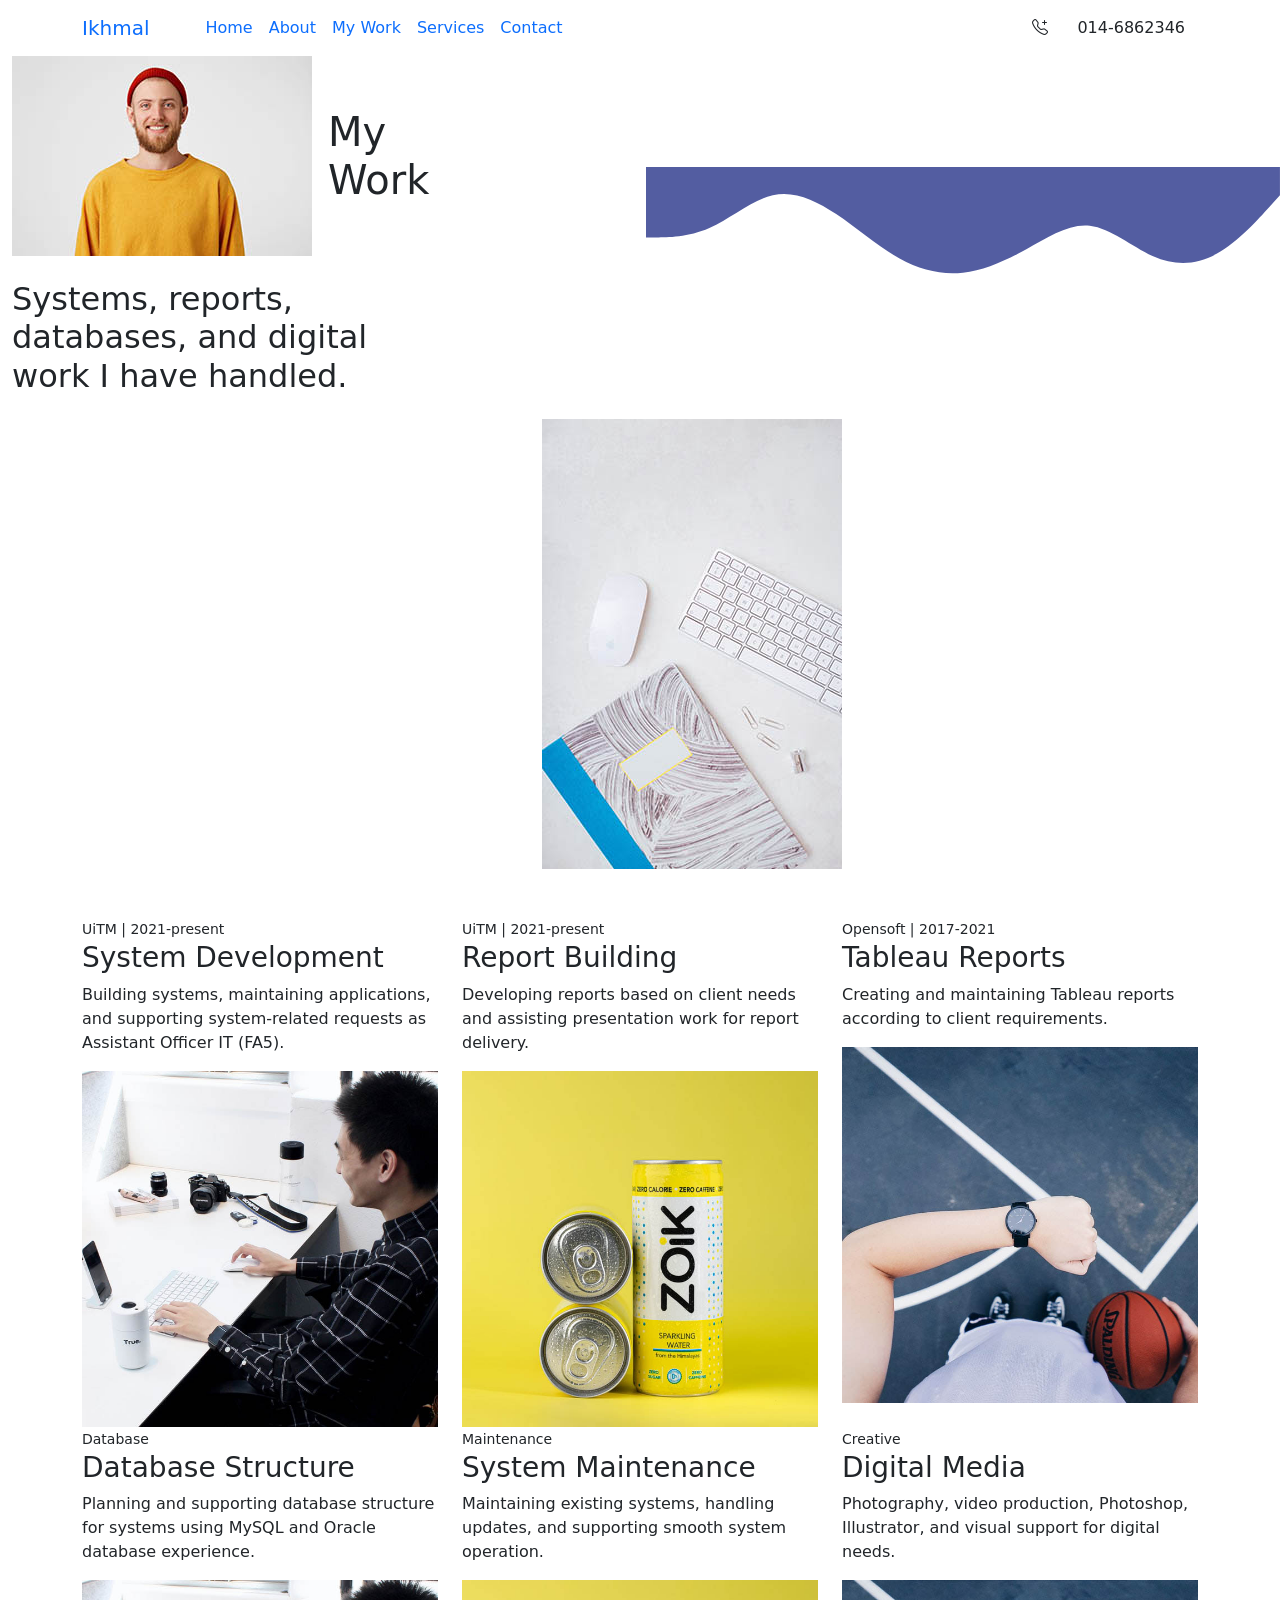
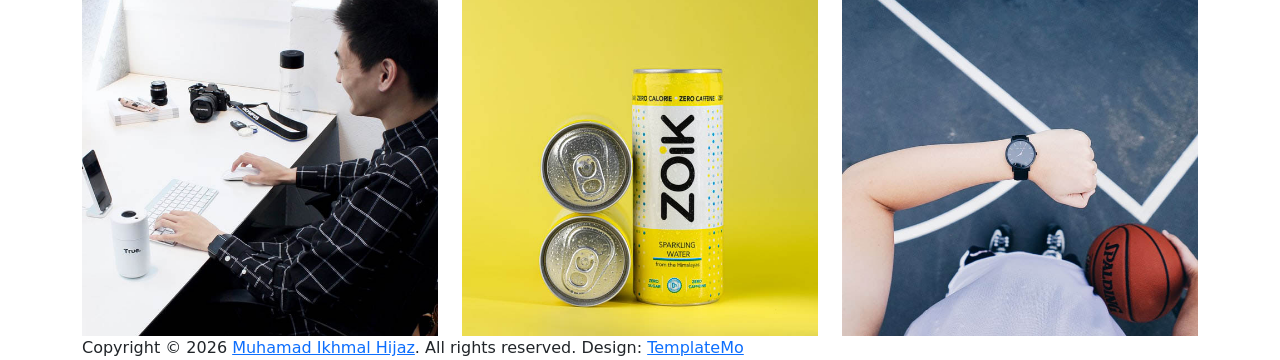
==== my-work.html @ 3410d459 "Add new pages for My Work and Services; enhance click-scroll functionality for better navigation" ====
<!doctype html>
<html lang="en">
    <head>
        <meta charset="utf-8">
        <meta name="viewport" content="width=device-width, initial-scale=1">

        <meta name="description" content="Work showcase of Muhamad Ikhmal Hijaz Bin Zulkefli.">
        <meta name="author" content="Muhamad Ikhmal Hijaz Bin Zulkefli">

        <title>My Work | Muhamad Ikhmal Hijaz</title>

        <link rel="preconnect" href="https://fonts.googleapis.com">
        <link rel="preconnect" href="https://fonts.gstatic.com" crossorigin>
        <link href="https://fonts.googleapis.com/css2?family=DM+Sans:wght@400;500;700&display=swap" rel="stylesheet">

        <link href="css/bootstrap.min.css" rel="stylesheet">
        <link href="css/bootstrap-icons.css" rel="stylesheet">
        <link href="css/magnific-popup.css" rel="stylesheet">
        <link href="css/templatemo-first-portfolio-style.css" rel="stylesheet">
    </head>

    <body>
        <section class="preloader">
            <div class="spinner">
                <span class="spinner-rotate"></span>
            </div>
        </section>

        <nav class="navbar navbar-expand-lg">
            <div class="container">
                <button class="navbar-toggler" type="button" data-bs-toggle="collapse" data-bs-target="#navbarNav" aria-controls="navbarNav" aria-expanded="false" aria-label="Toggle navigation">
                    <span class="navbar-toggler-icon"></span>
                </button>

                <a href="index.html" class="navbar-brand mx-auto mx-lg-0">Ikhmal</a>

                <div class="d-flex align-items-center d-lg-none">
                    <i class="navbar-icon bi-telephone-plus me-3"></i>
                    <a class="custom-btn btn" href="index.html#section_5">014-6862346</a>
                </div>

                <div class="collapse navbar-collapse" id="navbarNav">
                    <ul class="navbar-nav ms-lg-5">
                        <li class="nav-item">
                            <a class="nav-link" href="index.html">Home</a>
                        </li>

                        <li class="nav-item">
                            <a class="nav-link" href="index.html#section_2">About</a>
                        </li>

                        <li class="nav-item">
                            <a class="nav-link" href="my-work.html">My Work</a>
                        </li>

                        <li class="nav-item">
                            <a class="nav-link" href="services.html">Services</a>
                        </li>

                        <li class="nav-item">
                            <a class="nav-link" href="index.html#section_5">Contact</a>
                        </li>
                    </ul>

                    <div class="d-lg-flex align-items-center d-none ms-auto">
                        <i class="navbar-icon bi-telephone-plus me-3"></i>
                        <a class="custom-btn btn" href="index.html#section_5">014-6862346</a>
                    </div>
                </div>
            </div>
        </nav>

        <main>
            <section class="hero d-flex justify-content-center align-items-center">
                <div class="container">
                    <div class="row align-items-center">
                        <div class="col-lg-8 col-12">
                            <div class="hero-text">
                                <div class="hero-title-wrap d-flex align-items-center mb-4">
                                    <img src="images/happy-bearded-young-man.jpg" class="avatar-image avatar-image-large img-fluid" alt="">
                                    <h1 class="hero-title ms-3 mb-0">My Work</h1>
                                </div>

                                <h2 class="mb-4">Systems, reports, databases, and digital work I have handled.</h2>
                            </div>
                        </div>
                    </div>
                </div>

                <svg xmlns="http://www.w3.org/2000/svg" viewBox="0 0 1440 320"><path fill="#535da1" fill-opacity="1" d="M0,160L24,160C48,160,96,160,144,138.7C192,117,240,75,288,64C336,53,384,75,432,106.7C480,139,528,181,576,208C624,235,672,245,720,240C768,235,816,213,864,186.7C912,160,960,128,1008,133.3C1056,139,1104,181,1152,202.7C1200,224,1248,224,1296,197.3C1344,171,1392,117,1416,90.7L1440,64L1440,0L1416,0C1392,0,1344,0,1296,0C1248,0,1200,0,1152,0C1104,0,1056,0,1008,0C960,0,912,0,864,0C816,0,768,0,720,0C672,0,624,0,576,0C528,0,480,0,432,0C384,0,336,0,288,0C240,0,192,0,144,0C96,0,48,0,24,0L0,0Z"></path></svg>
            </section>

            <section class="projects section-padding">
                <div class="container">
                    <div class="row">
                        <div class="col-lg-8 col-md-8 col-12 ms-auto">
                            <div class="section-title-wrap d-flex justify-content-center align-items-center mb-5">
                                <img src="images/white-desk-work-study-aesthetics.jpg" class="avatar-image img-fluid" alt="">
                                <h2 class="text-white ms-4 mb-0">Work Showcase</h2>
                            </div>
                        </div>

                        <div class="clearfix"></div>

                        <div class="col-lg-4 col-md-6 col-12">
                            <div class="projects-thumb">
                                <div class="projects-info">
                                    <small class="projects-tag">UiTM | 2021-present</small>
                                    <h3 class="projects-title">System Development</h3>
                                    <p>Building systems, maintaining applications, and supporting system-related requests as Assistant Officer IT (FA5).</p>
                                </div>
                                <img src="images/projects/true-agency-9Bjog5FZ-oc-unsplash.jpg" class="projects-image img-fluid" alt="">
                            </div>
                        </div>

                        <div class="col-lg-4 col-md-6 col-12">
                            <div class="projects-thumb">
                                <div class="projects-info">
                                    <small class="projects-tag">UiTM | 2021-present</small>
                                    <h3 class="projects-title">Report Building</h3>
                                    <p>Developing reports based on client needs and assisting presentation work for report delivery.</p>
                                </div>
                                <img src="images/projects/nikhil-KO4io-eCAXA-unsplash.jpg" class="projects-image img-fluid" alt="">
                            </div>
                        </div>

                        <div class="col-lg-4 col-md-6 col-12">
                            <div class="projects-thumb">
                                <div class="projects-info">
                                    <small class="projects-tag">Opensoft | 2017-2021</small>
                                    <h3 class="projects-title">Tableau Reports</h3>
                                    <p>Creating and maintaining Tableau reports according to client requirements.</p>
                                </div>
                                <img src="images/projects/the-5th-IQYR7N67dhM-unsplash.jpg" class="projects-image img-fluid" alt="">
                            </div>
                        </div>

                        <div class="col-lg-4 col-md-6 col-12">
                            <div class="projects-thumb">
                                <div class="projects-info">
                                    <small class="projects-tag">Database</small>
                                    <h3 class="projects-title">Database Structure</h3>
                                    <p>Planning and supporting database structure for systems using MySQL and Oracle database experience.</p>
                                </div>
                                <img src="images/projects/true-agency-9Bjog5FZ-oc-unsplash.jpg" class="projects-image img-fluid" alt="">
                            </div>
                        </div>

                        <div class="col-lg-4 col-md-6 col-12">
                            <div class="projects-thumb">
                                <div class="projects-info">
                                    <small class="projects-tag">Maintenance</small>
                                    <h3 class="projects-title">System Maintenance</h3>
                                    <p>Maintaining existing systems, handling updates, and supporting smooth system operation.</p>
                                </div>
                                <img src="images/projects/nikhil-KO4io-eCAXA-unsplash.jpg" class="projects-image img-fluid" alt="">
                            </div>
                        </div>

                        <div class="col-lg-4 col-md-6 col-12">
                            <div class="projects-thumb">
                                <div class="projects-info">
                                    <small class="projects-tag">Creative</small>
                                    <h3 class="projects-title">Digital Media</h3>
                                    <p>Photography, video production, Photoshop, Illustrator, and visual support for digital needs.</p>
                                </div>
                                <img src="images/projects/the-5th-IQYR7N67dhM-unsplash.jpg" class="projects-image img-fluid" alt="">
                            </div>
                        </div>
                    </div>
                </div>
            </section>
        </main>

        <footer class="site-footer">
            <div class="container">
                <div class="row">
                    <div class="col-lg-12 col-12">
                        <div class="copyright-text-wrap">
                            <p class="mb-0">
                                <span class="copyright-text">Copyright © 2026 <a href="#">Muhamad Ikhmal Hijaz</a>. All rights reserved.</span>
                                Design:
                                <a rel="sponsored" href="https://templatemo.com" target="_blank">TemplateMo</a>
                            </p>
                        </div>
                    </div>
                </div>
            </div>
        </footer>

        <script src="js/jquery.min.js"></script>
        <script src="js/bootstrap.min.js"></script>
        <script src="js/jquery.sticky.js"></script>
        <script src="js/click-scroll.js"></script>
        <script src="js/jquery.magnific-popup.min.js"></script>
        <script src="js/magnific-popup-options.js"></script>
        <script src="js/custom.js"></script>
    </body>
</html>
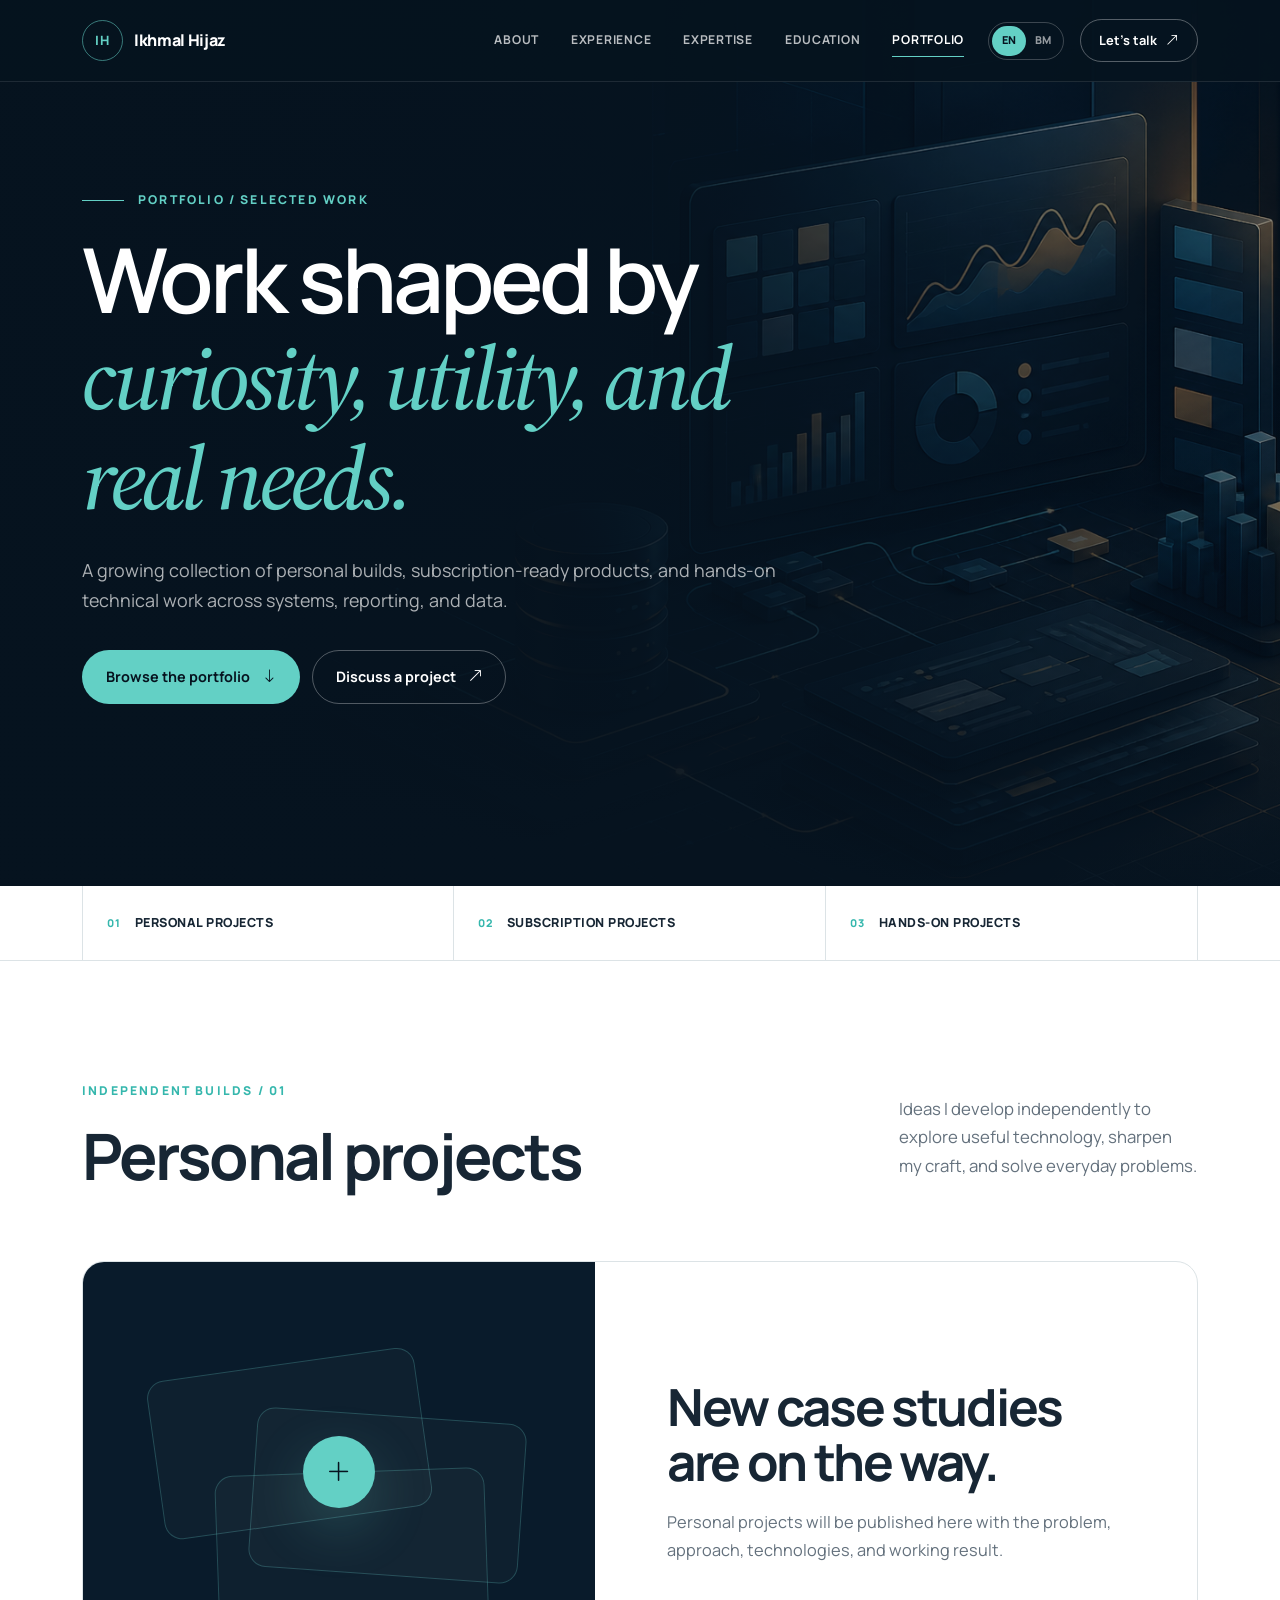
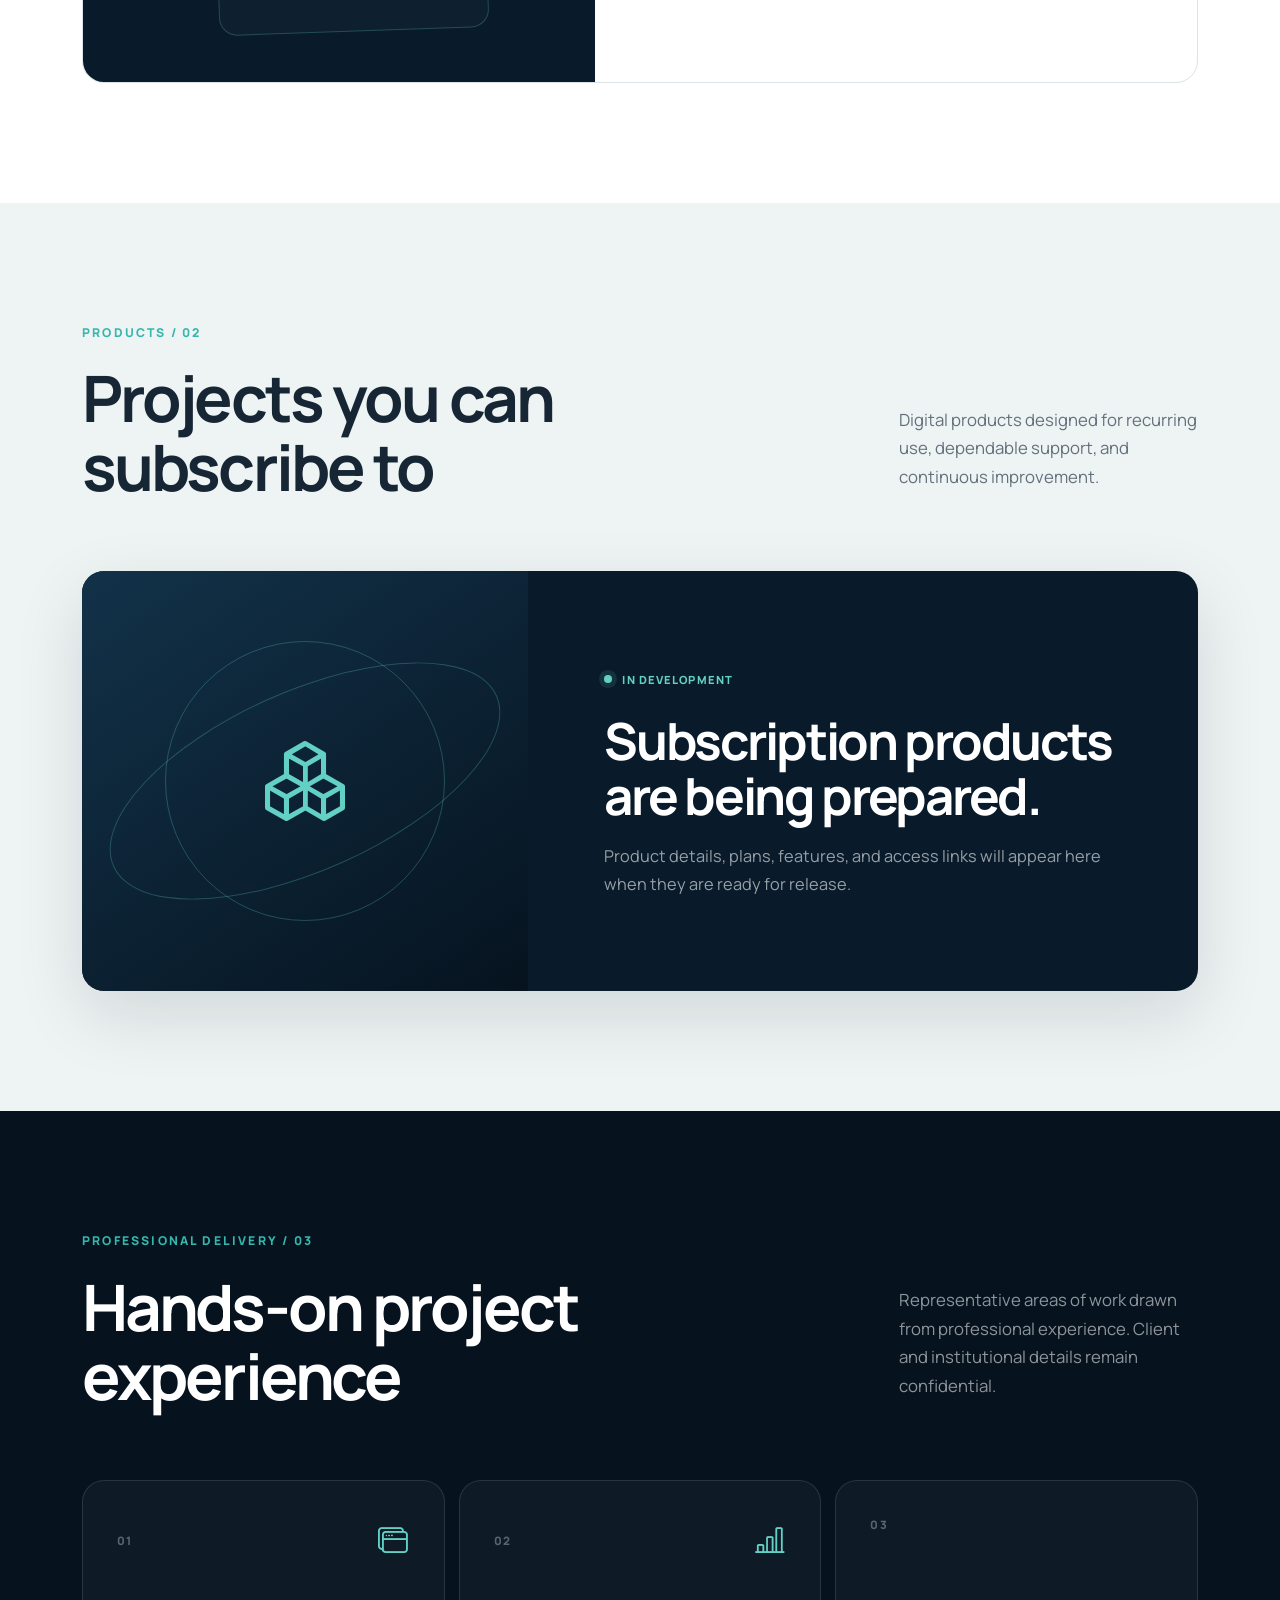
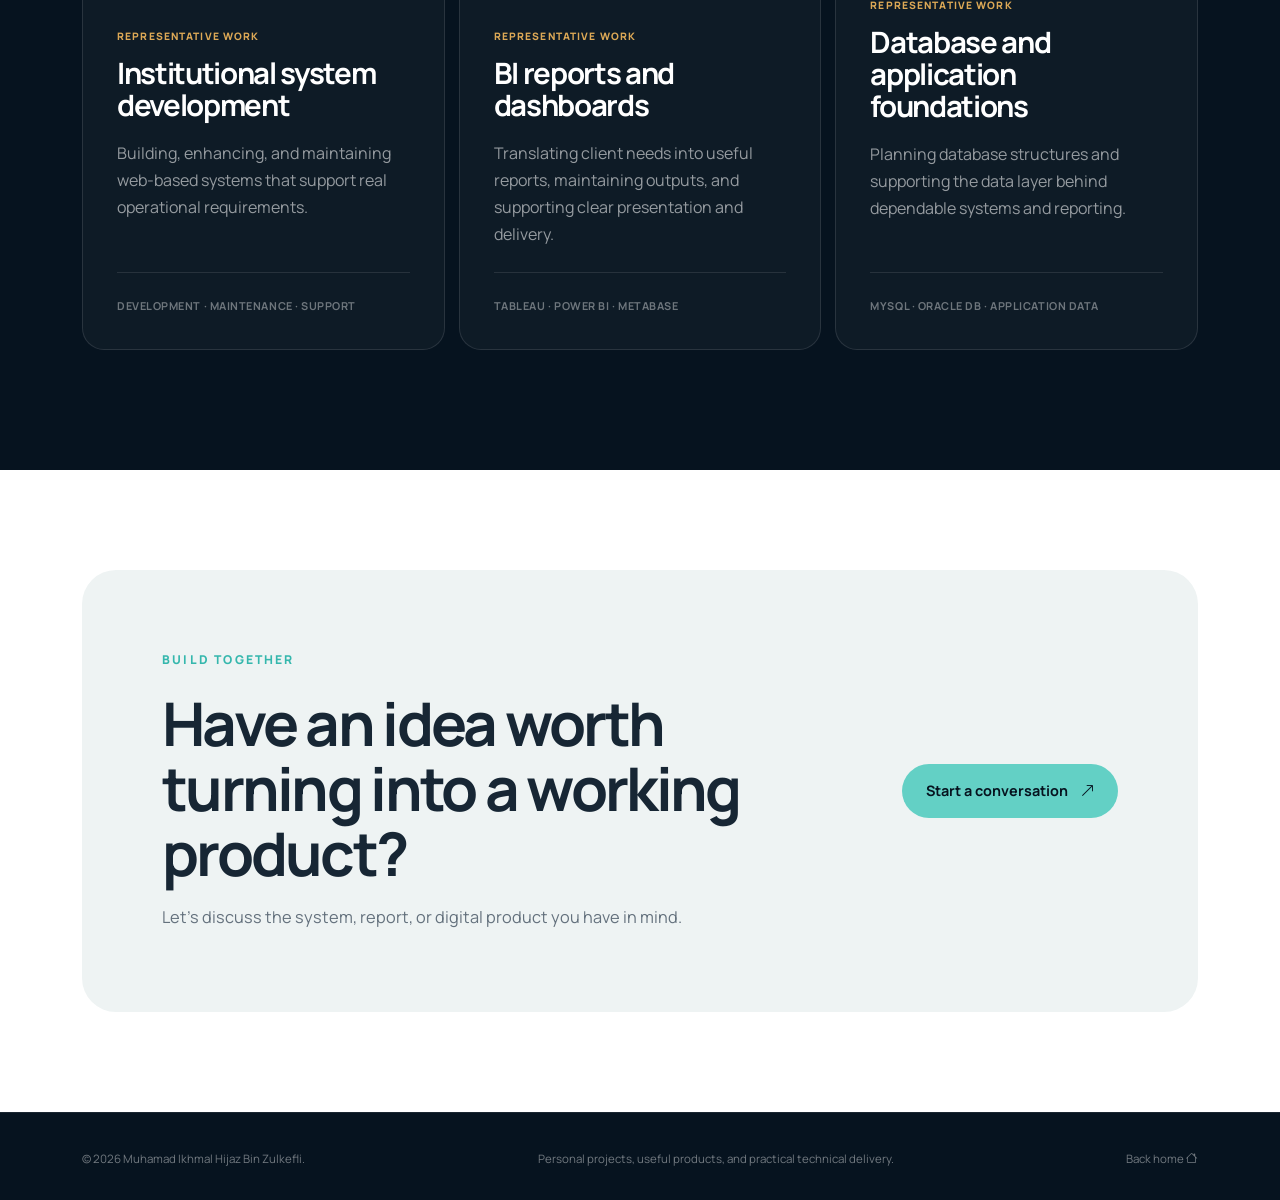
==== commit 2dab88e4: "Refactor portfolio structure: redirect 'my-work.html' and 'services.html' to new portfolio page; cre" ====
--- a/my-work.html
+++ b/my-work.html
@@ -1,199 +1,13 @@
 <!doctype html>
 <html lang="en">
-    <head>
-        <meta charset="utf-8">
-        <meta name="viewport" content="width=device-width, initial-scale=1">
-
-        <meta name="description" content="Work showcase of Muhamad Ikhmal Hijaz Bin Zulkefli.">
-        <meta name="author" content="Muhamad Ikhmal Hijaz Bin Zulkefli">
-
-        <title>My Work | Muhamad Ikhmal Hijaz</title>
-
-        <link rel="preconnect" href="https://fonts.googleapis.com">
-        <link rel="preconnect" href="https://fonts.gstatic.com" crossorigin>
-        <link href="https://fonts.googleapis.com/css2?family=DM+Sans:wght@400;500;700&display=swap" rel="stylesheet">
-
-        <link href="css/bootstrap.min.css" rel="stylesheet">
-        <link href="css/bootstrap-icons.css" rel="stylesheet">
-        <link href="css/magnific-popup.css" rel="stylesheet">
-        <link href="css/templatemo-first-portfolio-style.css" rel="stylesheet">
-    </head>
-
-    <body>
-        <section class="preloader">
-            <div class="spinner">
-                <span class="spinner-rotate"></span>
-            </div>
-        </section>
-
-        <nav class="navbar navbar-expand-lg">
-            <div class="container">
-                <button class="navbar-toggler" type="button" data-bs-toggle="collapse" data-bs-target="#navbarNav" aria-controls="navbarNav" aria-expanded="false" aria-label="Toggle navigation">
-                    <span class="navbar-toggler-icon"></span>
-                </button>
-
-                <a href="index.html" class="navbar-brand mx-auto mx-lg-0">Ikhmal</a>
-
-                <div class="d-flex align-items-center d-lg-none">
-                    <i class="navbar-icon bi-telephone-plus me-3"></i>
-                    <a class="custom-btn btn" href="index.html#section_5">014-6862346</a>
-                </div>
-
-                <div class="collapse navbar-collapse" id="navbarNav">
-                    <ul class="navbar-nav ms-lg-5">
-                        <li class="nav-item">
-                            <a class="nav-link" href="index.html">Home</a>
-                        </li>
-
-                        <li class="nav-item">
-                            <a class="nav-link" href="index.html#section_2">About</a>
-                        </li>
-
-                        <li class="nav-item">
-                            <a class="nav-link" href="my-work.html">My Work</a>
-                        </li>
-
-                        <li class="nav-item">
-                            <a class="nav-link" href="services.html">Services</a>
-                        </li>
-
-                        <li class="nav-item">
-                            <a class="nav-link" href="index.html#section_5">Contact</a>
-                        </li>
-                    </ul>
-
-                    <div class="d-lg-flex align-items-center d-none ms-auto">
-                        <i class="navbar-icon bi-telephone-plus me-3"></i>
-                        <a class="custom-btn btn" href="index.html#section_5">014-6862346</a>
-                    </div>
-                </div>
-            </div>
-        </nav>
-
-        <main>
-            <section class="hero d-flex justify-content-center align-items-center">
-                <div class="container">
-                    <div class="row align-items-center">
-                        <div class="col-lg-8 col-12">
-                            <div class="hero-text">
-                                <div class="hero-title-wrap d-flex align-items-center mb-4">
-                                    <img src="images/happy-bearded-young-man.jpg" class="avatar-image avatar-image-large img-fluid" alt="">
-                                    <h1 class="hero-title ms-3 mb-0">My Work</h1>
-                                </div>
-
-                                <h2 class="mb-4">Systems, reports, databases, and digital work I have handled.</h2>
-                            </div>
-                        </div>
-                    </div>
-                </div>
-
-                <svg xmlns="http://www.w3.org/2000/svg" viewBox="0 0 1440 320"><path fill="#535da1" fill-opacity="1" d="M0,160L24,160C48,160,96,160,144,138.7C192,117,240,75,288,64C336,53,384,75,432,106.7C480,139,528,181,576,208C624,235,672,245,720,240C768,235,816,213,864,186.7C912,160,960,128,1008,133.3C1056,139,1104,181,1152,202.7C1200,224,1248,224,1296,197.3C1344,171,1392,117,1416,90.7L1440,64L1440,0L1416,0C1392,0,1344,0,1296,0C1248,0,1200,0,1152,0C1104,0,1056,0,1008,0C960,0,912,0,864,0C816,0,768,0,720,0C672,0,624,0,576,0C528,0,480,0,432,0C384,0,336,0,288,0C240,0,192,0,144,0C96,0,48,0,24,0L0,0Z"></path></svg>
-            </section>
-
-            <section class="projects section-padding">
-                <div class="container">
-                    <div class="row">
-                        <div class="col-lg-8 col-md-8 col-12 ms-auto">
-                            <div class="section-title-wrap d-flex justify-content-center align-items-center mb-5">
-                                <img src="images/white-desk-work-study-aesthetics.jpg" class="avatar-image img-fluid" alt="">
-                                <h2 class="text-white ms-4 mb-0">Work Showcase</h2>
-                            </div>
-                        </div>
-
-                        <div class="clearfix"></div>
-
-                        <div class="col-lg-4 col-md-6 col-12">
-                            <div class="projects-thumb">
-                                <div class="projects-info">
-                                    <small class="projects-tag">UiTM | 2021-present</small>
-                                    <h3 class="projects-title">System Development</h3>
-                                    <p>Building systems, maintaining applications, and supporting system-related requests as Assistant Officer IT (FA5).</p>
-                                </div>
-                                <img src="images/projects/true-agency-9Bjog5FZ-oc-unsplash.jpg" class="projects-image img-fluid" alt="">
-                            </div>
-                        </div>
-
-                        <div class="col-lg-4 col-md-6 col-12">
-                            <div class="projects-thumb">
-                                <div class="projects-info">
-                                    <small class="projects-tag">UiTM | 2021-present</small>
-                                    <h3 class="projects-title">Report Building</h3>
-                                    <p>Developing reports based on client needs and assisting presentation work for report delivery.</p>
-                                </div>
-                                <img src="images/projects/nikhil-KO4io-eCAXA-unsplash.jpg" class="projects-image img-fluid" alt="">
-                            </div>
-                        </div>
-
-                        <div class="col-lg-4 col-md-6 col-12">
-                            <div class="projects-thumb">
-                                <div class="projects-info">
-                                    <small class="projects-tag">Opensoft | 2017-2021</small>
-                                    <h3 class="projects-title">Tableau Reports</h3>
-                                    <p>Creating and maintaining Tableau reports according to client requirements.</p>
-                                </div>
-                                <img src="images/projects/the-5th-IQYR7N67dhM-unsplash.jpg" class="projects-image img-fluid" alt="">
-                            </div>
-                        </div>
-
-                        <div class="col-lg-4 col-md-6 col-12">
-                            <div class="projects-thumb">
-                                <div class="projects-info">
-                                    <small class="projects-tag">Database</small>
-                                    <h3 class="projects-title">Database Structure</h3>
-                                    <p>Planning and supporting database structure for systems using MySQL and Oracle database experience.</p>
-                                </div>
-                                <img src="images/projects/true-agency-9Bjog5FZ-oc-unsplash.jpg" class="projects-image img-fluid" alt="">
-                            </div>
-                        </div>
-
-                        <div class="col-lg-4 col-md-6 col-12">
-                            <div class="projects-thumb">
-                                <div class="projects-info">
-                                    <small class="projects-tag">Maintenance</small>
-                                    <h3 class="projects-title">System Maintenance</h3>
-                                    <p>Maintaining existing systems, handling updates, and supporting smooth system operation.</p>
-                                </div>
-                                <img src="images/projects/nikhil-KO4io-eCAXA-unsplash.jpg" class="projects-image img-fluid" alt="">
-                            </div>
-                        </div>
-
-                        <div class="col-lg-4 col-md-6 col-12">
-                            <div class="projects-thumb">
-                                <div class="projects-info">
-                                    <small class="projects-tag">Creative</small>
-                                    <h3 class="projects-title">Digital Media</h3>
-                                    <p>Photography, video production, Photoshop, Illustrator, and visual support for digital needs.</p>
-                                </div>
-                                <img src="images/projects/the-5th-IQYR7N67dhM-unsplash.jpg" class="projects-image img-fluid" alt="">
-                            </div>
-                        </div>
-                    </div>
-                </div>
-            </section>
-        </main>
-
-        <footer class="site-footer">
-            <div class="container">
-                <div class="row">
-                    <div class="col-lg-12 col-12">
-                        <div class="copyright-text-wrap">
-                            <p class="mb-0">
-                                <span class="copyright-text">Copyright © 2026 <a href="#">Muhamad Ikhmal Hijaz</a>. All rights reserved.</span>
-                                Design:
-                                <a rel="sponsored" href="https://templatemo.com" target="_blank">TemplateMo</a>
-                            </p>
-                        </div>
-                    </div>
-                </div>
-            </div>
-        </footer>
-
-        <script src="js/jquery.min.js"></script>
-        <script src="js/bootstrap.min.js"></script>
-        <script src="js/jquery.sticky.js"></script>
-        <script src="js/click-scroll.js"></script>
-        <script src="js/jquery.magnific-popup.min.js"></script>
-        <script src="js/magnific-popup-options.js"></script>
-        <script src="js/custom.js"></script>
-    </body>
+<head>
+    <meta charset="utf-8">
+    <meta name="viewport" content="width=device-width, initial-scale=1">
+    <meta http-equiv="refresh" content="0; url=portfolio.html">
+    <link rel="canonical" href="https://hijaz96.github.io/Portfolio/portfolio.html">
+    <title>Portfolio | Muhamad Ikhmal Hijaz</title>
+</head>
+<body>
+    <p>View <a href="portfolio.html">Muhamad Ikhmal Hijaz’s project portfolio</a>.</p>
+</body>
 </html>
